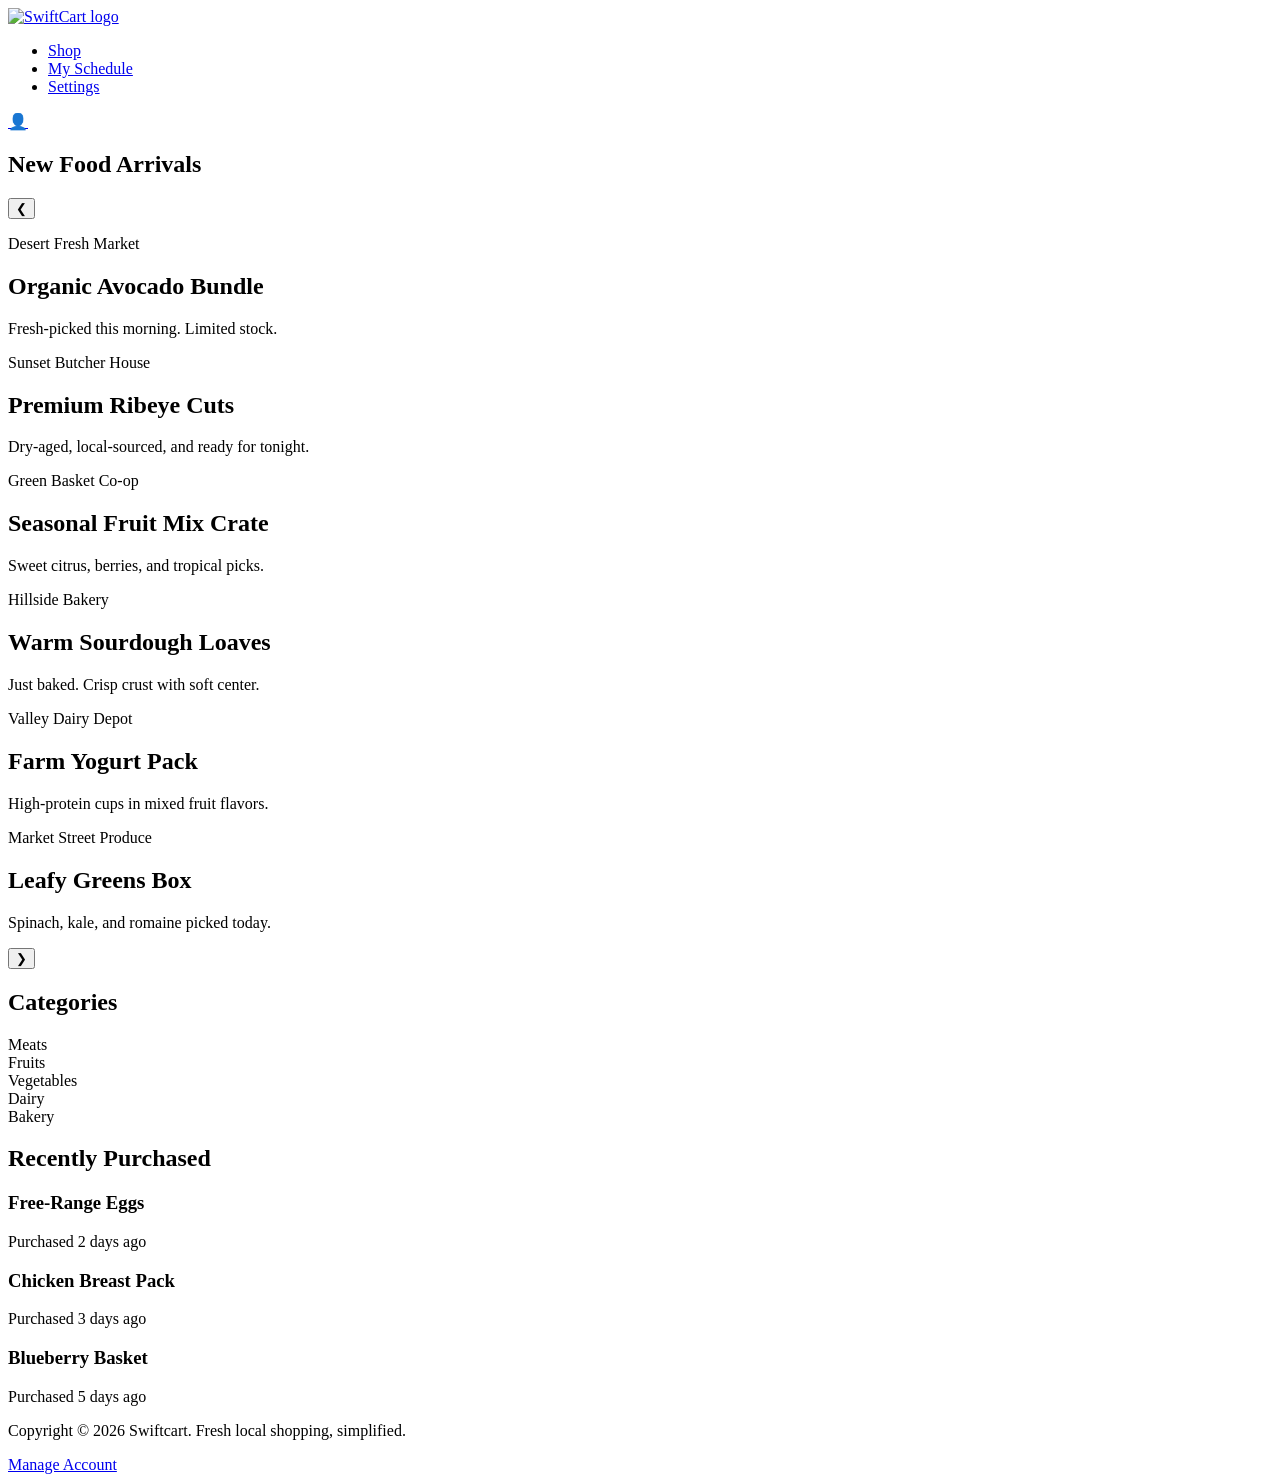
==== index.html @ 40ace4bb "Add files via upload" ====
<!DOCTYPE html>
<html lang="en">
  <head>
    <meta charset="UTF-8" />
    <meta name="viewport" content="width=device-width, initial-scale=1.0" />
    <title>Swiftcart - Shopping</title>
    <link rel="preconnect" href="https://fonts.googleapis.com" />
    <link rel="preconnect" href="https://fonts.gstatic.com" crossorigin />
    <link
      href="https://fonts.googleapis.com/css2?family=Poppins:wght@400;500;600;700&display=swap"
      rel="stylesheet"
    />
    <link rel="stylesheet" href="./css/main.css" />
  </head>
  <body class="page-home">
    <header class="site-header">
      <a class="brand" href="#" aria-label="SwiftCart Home">
        <img src="./photos/Logo.png" alt="SwiftCart logo" class="brand-logo" />
      </a>
      <nav class="navbar" aria-label="Main navigation">
        <ul class="nav-links">
          <li><a href="./shop.html">Shop</a></li>
          <li><a href="./schedule.html">My Schedule</a></li>
          <li><a href="./settings.html">Settings</a></li>
        </ul>
      </nav>
      <a class="account-logo" href="#" aria-label="Account">
        <span class="account-icon">&#128100;</span>
      </a>
    </header>

    <main>
      <section class="carousel-section" aria-label="New food arrivals from local stores">
        <h1>New Food Arrivals</h1>
        <div class="carousel" aria-live="polite">
          <button class="carousel-arrow carousel-arrow-prev" type="button" id="carouselPrev" aria-label="Previous items">
            &#10094;
          </button>
          <div class="carousel-track" id="arrivalTrack">
            <article class="arrival-card tone-one">
              <p class="store-name">Desert Fresh Market</p>
              <h2>Organic Avocado Bundle</h2>
              <p>Fresh-picked this morning. Limited stock.</p>
            </article>
            <article class="arrival-card tone-two">
              <p class="store-name">Sunset Butcher House</p>
              <h2>Premium Ribeye Cuts</h2>
              <p>Dry-aged, local-sourced, and ready for tonight.</p>
            </article>
            <article class="arrival-card tone-three">
              <p class="store-name">Green Basket Co-op</p>
              <h2>Seasonal Fruit Mix Crate</h2>
              <p>Sweet citrus, berries, and tropical picks.</p>
            </article>
            <article class="arrival-card tone-four">
              <p class="store-name">Hillside Bakery</p>
              <h2>Warm Sourdough Loaves</h2>
              <p>Just baked. Crisp crust with soft center.</p>
            </article>
            <article class="arrival-card tone-five">
              <p class="store-name">Valley Dairy Depot</p>
              <h2>Farm Yogurt Pack</h2>
              <p>High-protein cups in mixed fruit flavors.</p>
            </article>
            <article class="arrival-card tone-six">
              <p class="store-name">Market Street Produce</p>
              <h2>Leafy Greens Box</h2>
              <p>Spinach, kale, and romaine picked today.</p>
            </article>
          </div>
          <button class="carousel-arrow carousel-arrow-next" type="button" id="carouselNext" aria-label="Next items">
            &#10095;
          </button>
        </div>
      </section>

      <section class="categories" aria-label="Food categories">
        <h2>Categories</h2>
        <div class="category-row">
          <article class="category-circle">Meats</article>
          <article class="category-circle">Fruits</article>
          <article class="category-circle">Vegetables</article>
          <article class="category-circle">Dairy</article>
          <article class="category-circle">Bakery</article>
        </div>
      </section>

      <section class="recent" aria-label="Recently purchased items">
        <h2>Recently Purchased</h2>
        <div class="recent-grid">
          <article class="recent-item">
            <h3>Free-Range Eggs</h3>
            <p>Purchased 2 days ago</p>
          </article>
          <article class="recent-item">
            <h3>Chicken Breast Pack</h3>
            <p>Purchased 3 days ago</p>
          </article>
          <article class="recent-item">
            <h3>Blueberry Basket</h3>
            <p>Purchased 5 days ago</p>
          </article>
        </div>
      </section>
    </main>

    <footer class="site-footer" aria-label="Site footer">
      <div class="footer-shell">
        <p class="footer-copy">Copyright © 2026 Swiftcart. Fresh local shopping, simplified.</p>
        <a class="footer-link" href="./settings.html">Manage Account</a>
      </div>
    </footer>

    <script>
      const track = document.getElementById('arrivalTrack');
      const cards = Array.from(track.children);
      const prevButton = document.getElementById('carouselPrev');
      const nextButton = document.getElementById('carouselNext');
      let currentIndex = 0;
      let autoRotateId;

      function cardsVisible() {
        return window.innerWidth <= 820 ? 1 : 3;
      }

      function stepSize() {
        const cardRect = cards[0].getBoundingClientRect();
        const gap = parseFloat(getComputedStyle(track).gap) || 0;
        return cardRect.width + gap;
      }

      function paintFocus() {
        cards.forEach((card, index) => {
          card.classList.toggle('is-focus', index === currentIndex + Math.floor(cardsVisible() / 2));
        });
      }

      function updateTrack() {
        track.style.transform = `translateX(-${currentIndex * stepSize()}px)`;
        paintFocus();
      }

      function moveCarousel() {
        const maxIndex = cards.length - cardsVisible();
        currentIndex = currentIndex >= maxIndex ? 0 : currentIndex + 1;
        updateTrack();
      }

      function moveBy(step) {
        const maxIndex = cards.length - cardsVisible();
        currentIndex += step;

        if (currentIndex < 0) {
          currentIndex = maxIndex;
        }
        if (currentIndex > maxIndex) {
          currentIndex = 0;
        }

        updateTrack();
      }

      function startAutoRotate() {
        clearInterval(autoRotateId);
        autoRotateId = setInterval(moveCarousel, 6000);
      }

      window.addEventListener('resize', () => {
        const maxIndex = cards.length - cardsVisible();
        if (currentIndex > maxIndex) {
          currentIndex = maxIndex;
        }
        updateTrack();
      });

      prevButton.addEventListener('click', () => {
        moveBy(-1);
        startAutoRotate();
      });

      nextButton.addEventListener('click', () => {
        moveBy(1);
        startAutoRotate();
      });

      updateTrack();
      startAutoRotate();
    </script>
  </body>
</html>
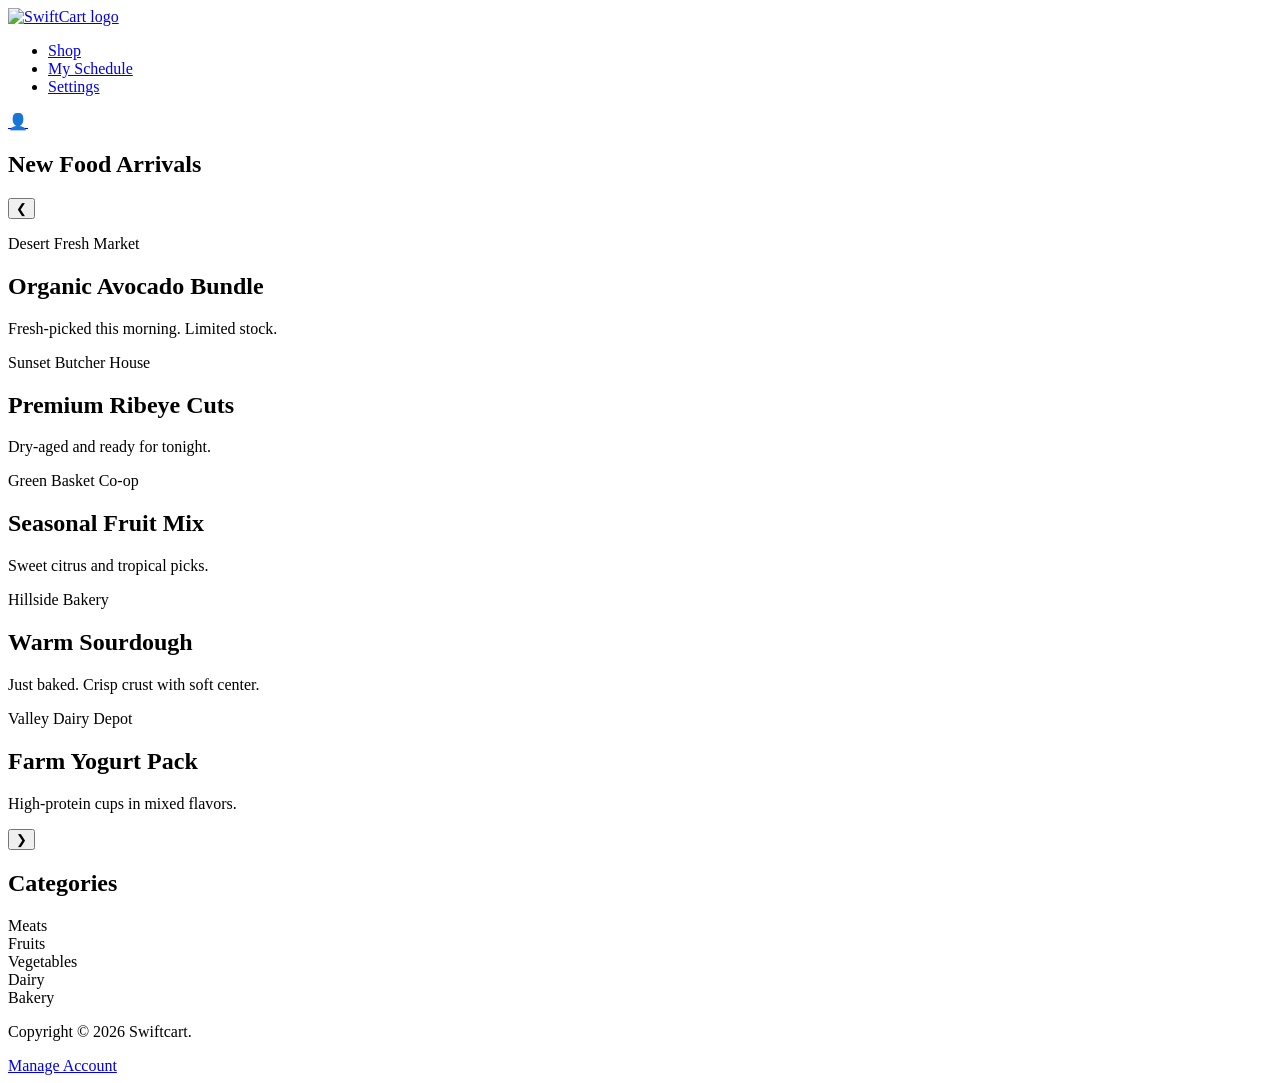
==== commit 163b2b8d: "Update index.html" ====
--- a/index.html
+++ b/index.html
@@ -1,190 +1,113 @@
 <!DOCTYPE html>
 <html lang="en">
-  <head>
+<head>
     <meta charset="UTF-8" />
     <meta name="viewport" content="width=device-width, initial-scale=1.0" />
     <title>Swiftcart - Shopping</title>
     <link rel="preconnect" href="https://fonts.googleapis.com" />
     <link rel="preconnect" href="https://fonts.gstatic.com" crossorigin />
-    <link
-      href="https://fonts.googleapis.com/css2?family=Poppins:wght@400;500;600;700&display=swap"
-      rel="stylesheet"
-    />
-    <link rel="stylesheet" href="./css/main.css" />
-  </head>
-  <body class="page-home">
+    <link href="https://fonts.googleapis.com/css2?family=Poppins:wght@400;500;600;700&display=swap" rel="stylesheet" />
+    <link rel="stylesheet" href="css/main.css" />
+</head>
+<body class="page-home">
     <header class="site-header">
-      <a class="brand" href="#" aria-label="SwiftCart Home">
-        <img src="./photos/Logo.png" alt="SwiftCart logo" class="brand-logo" />
-      </a>
-      <nav class="navbar" aria-label="Main navigation">
-        <ul class="nav-links">
-          <li><a href="./shop.html">Shop</a></li>
-          <li><a href="./schedule.html">My Schedule</a></li>
-          <li><a href="./settings.html">Settings</a></li>
-        </ul>
-      </nav>
-      <a class="account-logo" href="#" aria-label="Account">
-        <span class="account-icon">&#128100;</span>
-      </a>
+        <a class="brand" href="#" aria-label="SwiftCart Home">
+            <img src="./photos/Logo.png" alt="SwiftCart logo" class="brand-logo" />
+        </a>
+        <nav class="navbar" aria-label="Main navigation">
+            <ul class="nav-links">
+                <li><a href="./shop.html">Shop</a></li>
+                <li><a href="./schedule.html">My Schedule</a></li>
+                <li><a href="./settings.html">Settings</a></li>
+            </ul>
+        </nav>
+        <a class="account-logo" href="#" aria-label="Account">
+            <span class="account-icon">&#128100;</span>
+        </a>
     </header>
 
     <main>
-      <section class="carousel-section" aria-label="New food arrivals from local stores">
-        <h1>New Food Arrivals</h1>
-        <div class="carousel" aria-live="polite">
-          <button class="carousel-arrow carousel-arrow-prev" type="button" id="carouselPrev" aria-label="Previous items">
-            &#10094;
-          </button>
-          <div class="carousel-track" id="arrivalTrack">
-            <article class="arrival-card tone-one">
-              <p class="store-name">Desert Fresh Market</p>
-              <h2>Organic Avocado Bundle</h2>
-              <p>Fresh-picked this morning. Limited stock.</p>
-            </article>
-            <article class="arrival-card tone-two">
-              <p class="store-name">Sunset Butcher House</p>
-              <h2>Premium Ribeye Cuts</h2>
-              <p>Dry-aged, local-sourced, and ready for tonight.</p>
-            </article>
-            <article class="arrival-card tone-three">
-              <p class="store-name">Green Basket Co-op</p>
-              <h2>Seasonal Fruit Mix Crate</h2>
-              <p>Sweet citrus, berries, and tropical picks.</p>
-            </article>
-            <article class="arrival-card tone-four">
-              <p class="store-name">Hillside Bakery</p>
-              <h2>Warm Sourdough Loaves</h2>
-              <p>Just baked. Crisp crust with soft center.</p>
-            </article>
-            <article class="arrival-card tone-five">
-              <p class="store-name">Valley Dairy Depot</p>
-              <h2>Farm Yogurt Pack</h2>
-              <p>High-protein cups in mixed fruit flavors.</p>
-            </article>
-            <article class="arrival-card tone-six">
-              <p class="store-name">Market Street Produce</p>
-              <h2>Leafy Greens Box</h2>
-              <p>Spinach, kale, and romaine picked today.</p>
-            </article>
-          </div>
-          <button class="carousel-arrow carousel-arrow-next" type="button" id="carouselNext" aria-label="Next items">
-            &#10095;
-          </button>
-        </div>
-      </section>
+        <section class="carousel-section">
+            <h1>New Food Arrivals</h1>
+            <div class="carousel">
+                <button class="carousel-arrow carousel-arrow-prev" id="carouselPrev" aria-label="Previous">&#10094;</button>
+                <div class="carousel-track" id="arrivalTrack">
+                    <article class="arrival-card tone-one">
+                        <p class="store-name">Desert Fresh Market</p>
+                        <h2>Organic Avocado Bundle</h2>
+                        <p>Fresh-picked this morning. Limited stock.</p>
+                    </article>
+                    <article class="arrival-card tone-two">
+                        <p class="store-name">Sunset Butcher House</p>
+                        <h2>Premium Ribeye Cuts</h2>
+                        <p>Dry-aged and ready for tonight.</p>
+                    </article>
+                    <article class="arrival-card tone-three">
+                        <p class="store-name">Green Basket Co-op</p>
+                        <h2>Seasonal Fruit Mix</h2>
+                        <p>Sweet citrus and tropical picks.</p>
+                    </article>
+                    <article class="arrival-card tone-four">
+                        <p class="store-name">Hillside Bakery</p>
+                        <h2>Warm Sourdough</h2>
+                        <p>Just baked. Crisp crust with soft center.</p>
+                    </article>
+                    <article class="arrival-card tone-five">
+                        <p class="store-name">Valley Dairy Depot</p>
+                        <h2>Farm Yogurt Pack</h2>
+                        <p>High-protein cups in mixed flavors.</p>
+                    </article>
+                </div>
+                <button class="carousel-arrow carousel-arrow-next" id="carouselNext" aria-label="Next">&#10095;</button>
+            </div>
+        </section>
 
-      <section class="categories" aria-label="Food categories">
-        <h2>Categories</h2>
-        <div class="category-row">
-          <article class="category-circle">Meats</article>
-          <article class="category-circle">Fruits</article>
-          <article class="category-circle">Vegetables</article>
-          <article class="category-circle">Dairy</article>
-          <article class="category-circle">Bakery</article>
-        </div>
-      </section>
-
-      <section class="recent" aria-label="Recently purchased items">
-        <h2>Recently Purchased</h2>
-        <div class="recent-grid">
-          <article class="recent-item">
-            <h3>Free-Range Eggs</h3>
-            <p>Purchased 2 days ago</p>
-          </article>
-          <article class="recent-item">
-            <h3>Chicken Breast Pack</h3>
-            <p>Purchased 3 days ago</p>
-          </article>
-          <article class="recent-item">
-            <h3>Blueberry Basket</h3>
-            <p>Purchased 5 days ago</p>
-          </article>
-        </div>
-      </section>
+        <section class="categories">
+            <h2>Categories</h2>
+            <div class="category-row">
+                <div class="category-circle">Meats</div>
+                <div class="category-circle">Fruits</div>
+                <div class="category-circle">Vegetables</div>
+                <div class="category-circle">Dairy</div>
+                <div class="category-circle">Bakery</div>
+            </div>
+        </section>
     </main>
 
-    <footer class="site-footer" aria-label="Site footer">
-      <div class="footer-shell">
-        <p class="footer-copy">Copyright © 2026 Swiftcart. Fresh local shopping, simplified.</p>
-        <a class="footer-link" href="./settings.html">Manage Account</a>
-      </div>
+    <footer class="site-footer">
+        <div class="footer-shell">
+            <p class="footer-copy">Copyright © 2026 Swiftcart.</p>
+            <a class="footer-link" href="./settings.html">Manage Account</a>
+        </div>
     </footer>
 
     <script>
-      const track = document.getElementById('arrivalTrack');
-      const cards = Array.from(track.children);
-      const prevButton = document.getElementById('carouselPrev');
-      const nextButton = document.getElementById('carouselNext');
-      let currentIndex = 0;
-      let autoRotateId;
+        const track = document.getElementById('arrivalTrack');
+        const prevButton = document.getElementById('carouselPrev');
+        const nextButton = document.getElementById('carouselNext');
+        let currentIndex = 0;
 
-      function cardsVisible() {
-        return window.innerWidth <= 820 ? 1 : 3;
-      }
-
-      function stepSize() {
-        const cardRect = cards[0].getBoundingClientRect();
-        const gap = parseFloat(getComputedStyle(track).gap) || 0;
-        return cardRect.width + gap;
-      }
-
-      function paintFocus() {
-        cards.forEach((card, index) => {
-          card.classList.toggle('is-focus', index === currentIndex + Math.floor(cardsVisible() / 2));
-        });
-      }
-
-      function updateTrack() {
-        track.style.transform = `translateX(-${currentIndex * stepSize()}px)`;
-        paintFocus();
-      }
-
-      function moveCarousel() {
-        const maxIndex = cards.length - cardsVisible();
-        currentIndex = currentIndex >= maxIndex ? 0 : currentIndex + 1;
-        updateTrack();
-      }
-
-      function moveBy(step) {
-        const maxIndex = cards.length - cardsVisible();
-        currentIndex += step;
-
-        if (currentIndex < 0) {
-          currentIndex = maxIndex;
-        }
-        if (currentIndex > maxIndex) {
-          currentIndex = 0;
+        function updateCarousel() {
+            const cardWidth = track.firstElementChild.getBoundingClientRect().width + 16;
+            track.style.transform = `translateX(-${currentIndex * cardWidth}px)`;
         }
 
-        updateTrack();
-      }
+        nextButton.addEventListener('click', () => {
+            if (currentIndex < track.children.length - 3) {
+                currentIndex++;
+                updateCarousel();
+            } else {
+                currentIndex = 0;
+                updateCarousel();
+            }
+        });
 
-      function startAutoRotate() {
-        clearInterval(autoRotateId);
-        autoRotateId = setInterval(moveCarousel, 6000);
-      }
-
-      window.addEventListener('resize', () => {
-        const maxIndex = cards.length - cardsVisible();
-        if (currentIndex > maxIndex) {
-          currentIndex = maxIndex;
-        }
-        updateTrack();
-      });
-
-      prevButton.addEventListener('click', () => {
-        moveBy(-1);
-        startAutoRotate();
-      });
-
-      nextButton.addEventListener('click', () => {
-        moveBy(1);
-        startAutoRotate();
-      });
-
-      updateTrack();
-      startAutoRotate();
+        prevButton.addEventListener('click', () => {
+            if (currentIndex > 0) {
+                currentIndex--;
+                updateCarousel();
+            }
+        });
     </script>
-  </body>
+</body>
 </html>
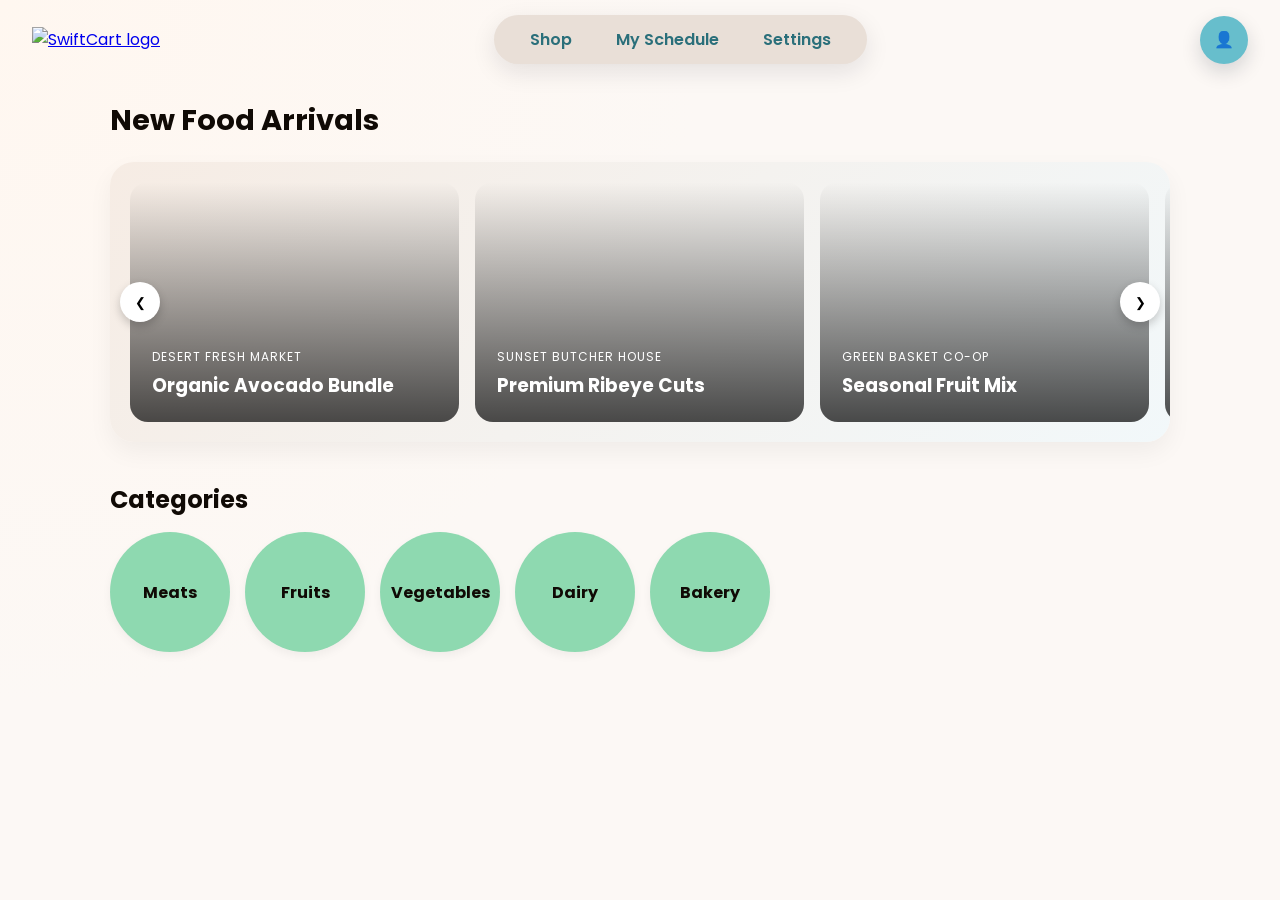
==== commit 7f7c8617: "Update index.html" ====
--- a/index.html
+++ b/index.html
@@ -7,21 +7,215 @@
     <link rel="preconnect" href="https://fonts.googleapis.com" />
     <link rel="preconnect" href="https://fonts.gstatic.com" crossorigin />
     <link href="https://fonts.googleapis.com/css2?family=Poppins:wght@400;500;600;700&display=swap" rel="stylesheet" />
-    <link rel="stylesheet" href="css/main.css" />
+
+    <style>
+        /* CSS CONSOLIDATED FOR MAXIMUM RELIABILITY */
+        * {
+            box-sizing: border-box;
+            margin: 0;
+            padding: 0;
+        }
+
+        :root {
+            --bg: #fcf8f5;
+            --text: #100a05;
+            --primary: #c58252;
+            --secondary: #8ed9b0;
+            --accent: #67becc;
+            --accent-readable: #2a6f7a;
+            --muted: #6e5a49;
+            --card: #fffdfb;
+            --gray-bar: #e9dfd7;
+        }
+
+        body {
+            font-family: "Poppins", sans-serif;
+            background: radial-gradient(circle at top left, #fff7f0 0%, var(--bg) 45%);
+            color: var(--text);
+            min-height: 100vh;
+            overflow-x: hidden;
+        }
+
+        /* Header Styling */
+        .site-header {
+            display: flex;
+            align-items: center;
+            justify-content: space-between;
+            padding: 15px 32px;
+            max-width: 1400px;
+            margin: 0 auto;
+        }
+
+        .navbar {
+            background: var(--gray-bar);
+            border-radius: 999px;
+            padding: 12px 24px;
+            display: flex;
+            align-items: center;
+            box-shadow: 0 8px 24px rgba(15, 23, 42, 0.1);
+        }
+
+        .nav-links {
+            list-style: none;
+            display: flex;
+            gap: 20px;
+        }
+
+        .nav-links a {
+            text-decoration: none;
+            color: var(--accent-readable);
+            font-weight: 600;
+            padding: 8px 12px;
+            border-radius: 10px;
+            transition: 0.3s;
+        }
+
+        .nav-links a:hover {
+            background: rgba(103, 190, 204, 0.2);
+        }
+
+        .brand-logo {
+            width: 100px; /* Reduced size for better header fit */
+            height: auto;
+        }
+
+        .account-logo {
+            width: 48px;
+            height: 48px;
+            border-radius: 50%;
+            background: var(--accent);
+            display: flex;
+            align-items: center;
+            justify-content: center;
+            text-decoration: none;
+            box-shadow: 0 8px 20px rgba(15, 23, 42, 0.16);
+        }
+
+        /* Carousel Content */
+        main {
+            max-width: 1100px;
+            margin: 0 auto;
+            padding: 20px;
+        }
+
+        .carousel-section h1 {
+            font-size: 1.8rem;
+            margin-bottom: 20px;
+        }
+
+        .carousel {
+            position: relative;
+            border-radius: 24px;
+            overflow: hidden;
+            background: linear-gradient(135deg, #f6ece4 0%, #f2f8fa 100%);
+            padding: 20px;
+            box-shadow: 0 10px 24px rgba(0,0,0,0.05);
+        }
+
+        .carousel-track {
+            display: flex;
+            gap: 16px;
+            transition: transform 0.6s cubic-bezier(0.25, 1, 0.5, 1);
+        }
+
+        .arrival-card {
+            min-width: calc(33.333% - 11px);
+            min-height: 240px;
+            border-radius: 18px;
+            padding: 22px;
+            color: #fff;
+            display: flex;
+            flex-direction: column;
+            justify-content: flex-end;
+            background-size: cover;
+            background-position: center;
+            position: relative;
+            z-index: 1;
+        }
+
+        /* Dark overlay for text readability */
+        .arrival-card::after {
+            content: "";
+            position: absolute;
+            inset: 0;
+            background: linear-gradient(to top, rgba(0,0,0,0.7), transparent);
+            border-radius: 18px;
+            z-index: -1;
+        }
+
+        /* Individual Card Backgrounds - UPDATE THESE TO MATCH YOUR ACTUAL FILENAMES */
+        .tone-one { background-image: url("./photos/Avo slide.png"); }
+        .tone-two { background-image: url("./photos/Ribeye Cuts slide.png"); }
+        .tone-three { background-image: url("./photos/fruit slide.png"); }
+        .tone-four { background-image: url("./photos/Bread slide.png"); }
+        .tone-five { background-image: url("./photos/Yogurt slide.png"); }
+
+        .store-name {
+            font-size: 0.75rem;
+            text-transform: uppercase;
+            letter-spacing: 1px;
+            margin-bottom: 5px;
+        }
+
+        /* Categories Section */
+        .categories { margin-top: 40px; }
+        .category-row {
+            display: flex;
+            gap: 15px;
+            flex-wrap: wrap;
+            margin-top: 15px;
+        }
+
+        .category-circle {
+            width: 120px;
+            height: 120px;
+            border-radius: 50%;
+            background: var(--secondary);
+            display: flex;
+            align-items: center;
+            justify-content: center;
+            font-weight: 700;
+            box-shadow: 0 4px 10px rgba(0,0,0,0.05);
+        }
+
+        .carousel-arrow {
+            position: absolute;
+            top: 50%;
+            transform: translateY(-50%);
+            background: white;
+            border: none;
+            width: 40px;
+            height: 40px;
+            border-radius: 50%;
+            cursor: pointer;
+            z-index: 10;
+            box-shadow: 0 4px 10px rgba(0,0,0,0.2);
+        }
+
+        .carousel-arrow-prev { left: 10px; }
+        .carousel-arrow-next { right: 10px; }
+
+        @media (max-width: 820px) {
+            .arrival-card { min-width: 100%; }
+            .site-header { flex-direction: column; gap: 15px; }
+            .navbar { width: 100%; }
+        }
+    </style>
 </head>
-<body class="page-home">
+<body>
+
     <header class="site-header">
-        <a class="brand" href="#" aria-label="SwiftCart Home">
+        <a class="brand" href="#">
             <img src="./photos/Logo.png" alt="SwiftCart logo" class="brand-logo" />
         </a>
-        <nav class="navbar" aria-label="Main navigation">
+        <nav class="navbar">
             <ul class="nav-links">
                 <li><a href="./shop.html">Shop</a></li>
                 <li><a href="./schedule.html">My Schedule</a></li>
                 <li><a href="./settings.html">Settings</a></li>
             </ul>
         </nav>
-        <a class="account-logo" href="#" aria-label="Account">
+        <a class="account-logo" href="#">
             <span class="account-icon">&#128100;</span>
         </a>
     </header>
@@ -30,35 +224,30 @@
         <section class="carousel-section">
             <h1>New Food Arrivals</h1>
             <div class="carousel">
-                <button class="carousel-arrow carousel-arrow-prev" id="carouselPrev" aria-label="Previous">&#10094;</button>
-                <div class="carousel-track" id="arrivalTrack">
+                <button class="carousel-arrow carousel-arrow-prev" id="prevBtn">&#10094;</button>
+                <div class="carousel-track" id="track">
                     <article class="arrival-card tone-one">
                         <p class="store-name">Desert Fresh Market</p>
-                        <h2>Organic Avocado Bundle</h2>
-                        <p>Fresh-picked this morning. Limited stock.</p>
+                        <h3>Organic Avocado Bundle</h3>
                     </article>
                     <article class="arrival-card tone-two">
                         <p class="store-name">Sunset Butcher House</p>
-                        <h2>Premium Ribeye Cuts</h2>
-                        <p>Dry-aged and ready for tonight.</p>
+                        <h3>Premium Ribeye Cuts</h3>
                     </article>
                     <article class="arrival-card tone-three">
                         <p class="store-name">Green Basket Co-op</p>
-                        <h2>Seasonal Fruit Mix</h2>
-                        <p>Sweet citrus and tropical picks.</p>
+                        <h3>Seasonal Fruit Mix</h3>
                     </article>
                     <article class="arrival-card tone-four">
                         <p class="store-name">Hillside Bakery</p>
-                        <h2>Warm Sourdough</h2>
-                        <p>Just baked. Crisp crust with soft center.</p>
+                        <h3>Warm Sourdough Loaves</h3>
                     </article>
                     <article class="arrival-card tone-five">
                         <p class="store-name">Valley Dairy Depot</p>
-                        <h2>Farm Yogurt Pack</h2>
-                        <p>High-protein cups in mixed flavors.</p>
+                        <h3>Farm Yogurt Pack</h3>
                     </article>
                 </div>
-                <button class="carousel-arrow carousel-arrow-next" id="carouselNext" aria-label="Next">&#10095;</button>
+                <button class="carousel-arrow carousel-arrow-next" id="nextBtn">&#10095;</button>
             </div>
         </section>
 
@@ -74,40 +263,25 @@
         </section>
     </main>
 
-    <footer class="site-footer">
-        <div class="footer-shell">
-            <p class="footer-copy">Copyright © 2026 Swiftcart.</p>
-            <a class="footer-link" href="./settings.html">Manage Account</a>
-        </div>
-    </footer>
-
     <script>
-        const track = document.getElementById('arrivalTrack');
-        const prevButton = document.getElementById('carouselPrev');
-        const nextButton = document.getElementById('carouselNext');
-        let currentIndex = 0;
-
-        function updateCarousel() {
+        const track = document.getElementById('track');
+        const nextBtn = document.getElementById('nextBtn');
+        const prevBtn = document.getElementById('prevBtn');
+        let index = 0;
+
+        function move() {
             const cardWidth = track.firstElementChild.getBoundingClientRect().width + 16;
-            track.style.transform = `translateX(-${currentIndex * cardWidth}px)`;
-        }
-
-        nextButton.addEventListener('click', () => {
-            if (currentIndex < track.children.length - 3) {
-                currentIndex++;
-                updateCarousel();
-            } else {
-                currentIndex = 0;
-                updateCarousel();
-            }
-        });
-
-        prevButton.addEventListener('click', () => {
-            if (currentIndex > 0) {
-                currentIndex--;
-                updateCarousel();
-            }
-        });
+            const max = track.children.length - (window.innerWidth > 820 ? 3 : 1);
+            
+            if (index > max) index = 0;
+            if (index < 0) index = max;
+            
+            track.style.transform = `translateX(-${index * cardWidth}px)`;
+        }
+
+        nextBtn.addEventListener('click', () => { index++; move(); });
+        prevBtn.addEventListener('click', () => { index--; move(); });
+        window.addEventListener('resize', move);
     </script>
 </body>
 </html>
